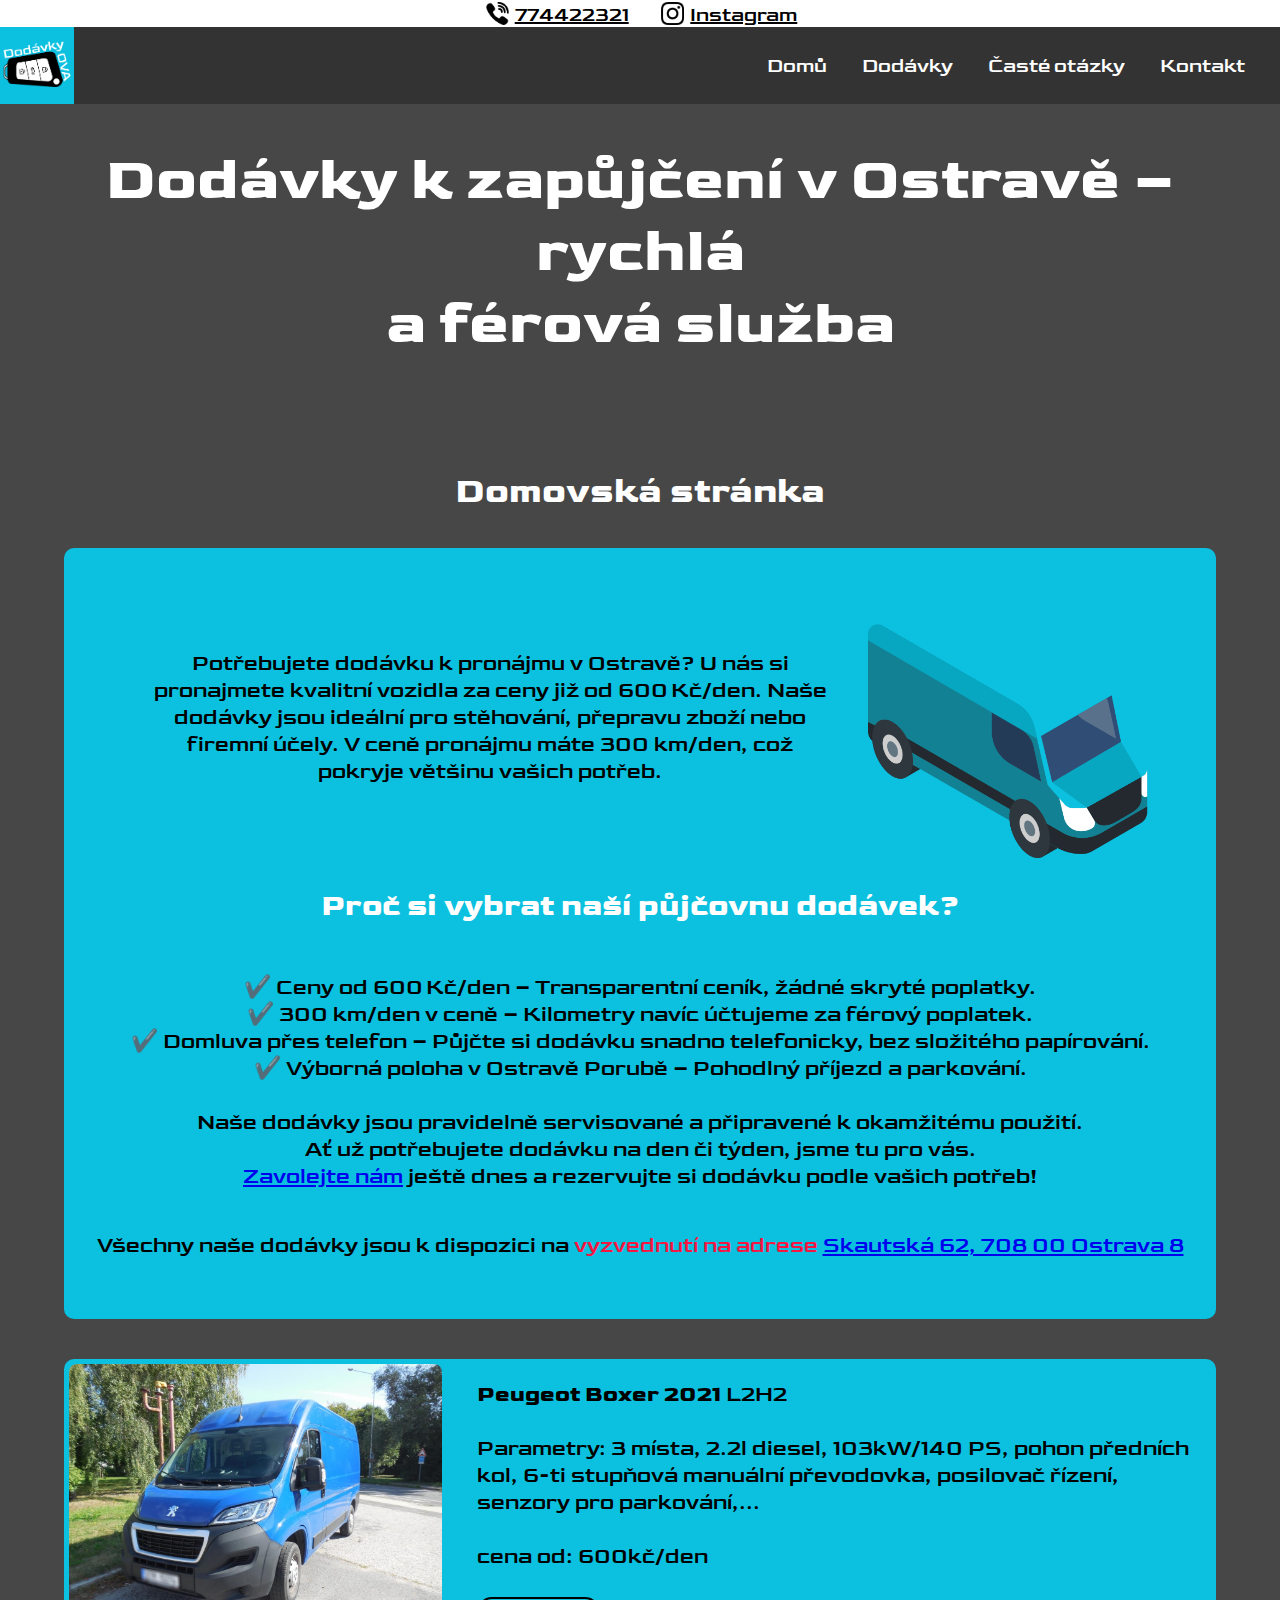
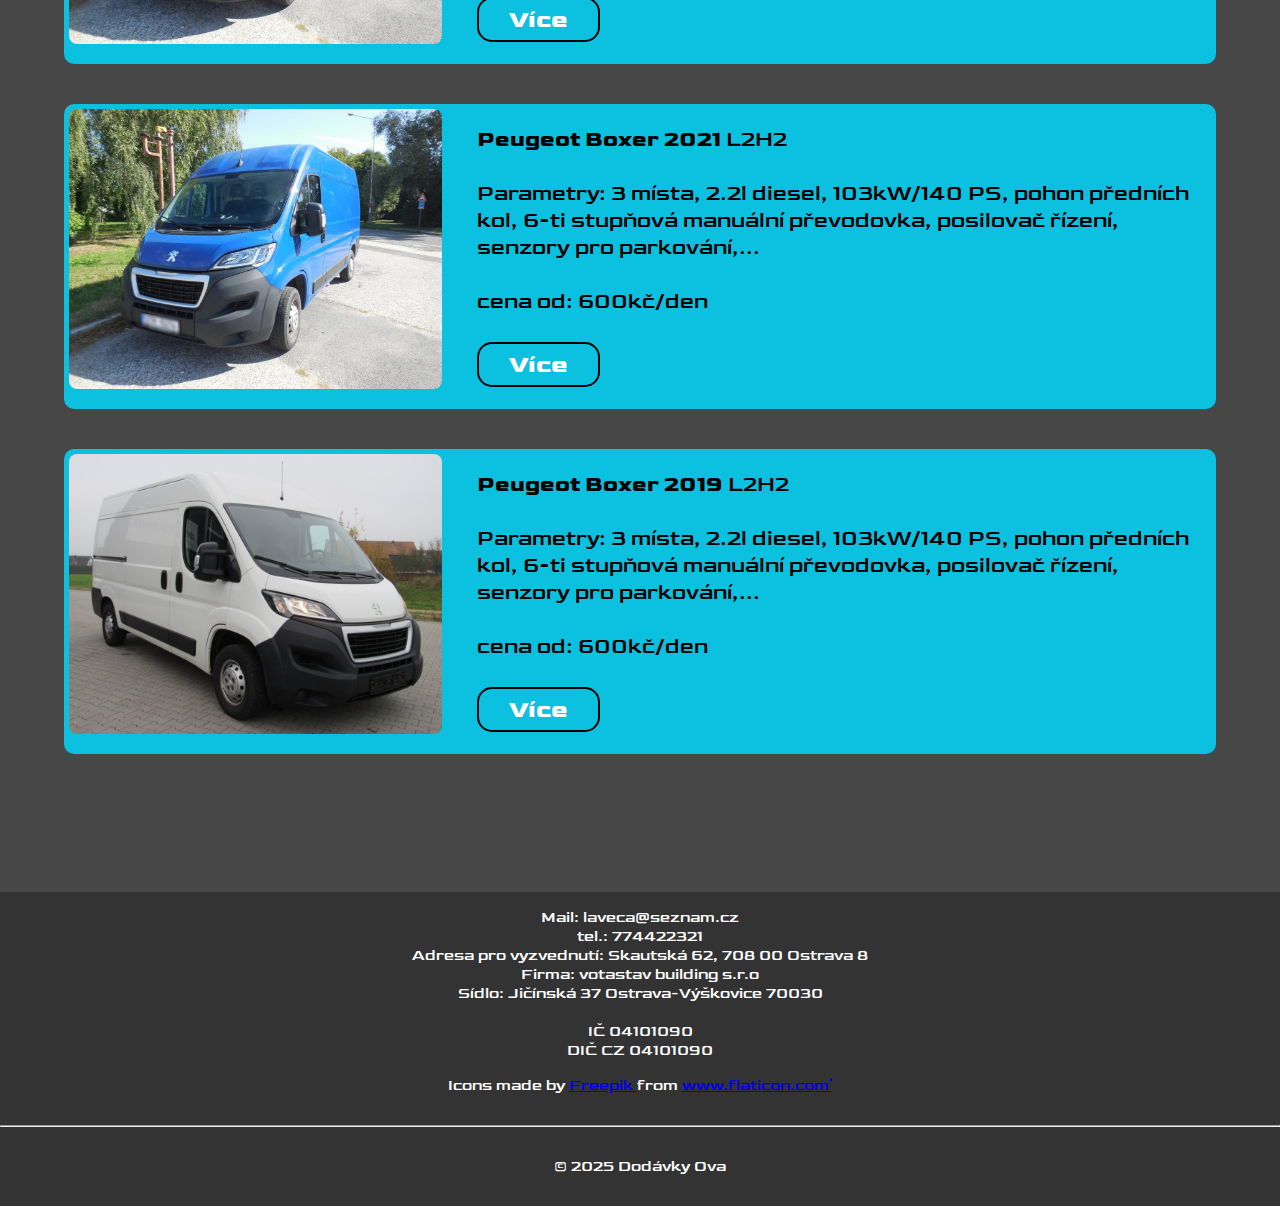
==== index.html @ acb860a7 "c" ====
<html lang="cz">
<head>
    <meta charset="UTF-8">
    <meta name="viewport" content="width=device-width, initial-scale=1.0">
    <link rel="stylesheet" href="styles.css">
    <title>Půjčovna dodávek Ostrava-Poruba | Pronájem od 600Kč/den</title> <!--zde je title stránky-->
    <meta name="description" content="Zapůjčení dodávek pro celou Ostravu – výhodné cen od 600kč/den, rychlá domluva po telefonu. Provozovna v Porubě, rezervace ihned bez zbytečného papírování.">
    <meta name="keywords" content="Ostrava, Poruba, Dodávky, půjčovna, levně, dodávka, ostrava-poruba">
    <meta property="og:title" content="Půjčovna dodávek Ostrava-Poruba | Pronájem dodávek | od 600Kč/den">
    <meta property="og:description" content="Půjčovna dodávek v Ostravě-Porubě | již od 600Kč/den">
    <meta property="og:image" content="images/logonove2">
    <meta property="og:url" content="https://dodavky-ova.cz">
    <link rel="preconnect" href="https://fonts.googleapis.com">
<link rel="preconnect" href="https://fonts.gstatic.com" crossorigin>
<link href="https://fonts.googleapis.com/css2?family=Goldman:wght@400;700&display=swap" rel="stylesheet">
<link rel="icon" type="image/png" href="images/favicon/favicon-96x96.png" sizes="96x96" />
<link rel="icon" type="image/svg+xml" href="images/favicon/favicon.svg" />
<link rel="shortcut icon" href="images/favicon/favicon.ico" />
<link rel="apple-touch-icon" sizes="180x180" href="images/favicon/apple-touch-icon.png" />
<link rel="manifest" href="/site.webmanifest" />
<script src="js/script.js"></script>

<!-- Google tag (gtag.js) -->
<script async src="https://www.googletagmanager.com/gtag/js?id=AW-16927753820">
</script>
<script>
  window.dataLayer = window.dataLayer || [];
  function gtag(){dataLayer.push(arguments);}
  gtag('js', new Date());

  gtag('config', 'AW-16927753820');
</script>

<!-- Google Tag Manager -->
<script>(function(w,d,s,l,i){w[l]=w[l]||[];w[l].push({'gtm.start':
  new Date().getTime(),event:'gtm.js'});var f=d.getElementsByTagName(s)[0],
  j=d.createElement(s),dl=l!='dataLayer'?'&l='+l:'';j.async=true;j.src=
  'https://www.googletagmanager.com/gtm.js?id='+i+dl;f.parentNode.insertBefore(j,f);
  })(window,document,'script','dataLayer','GTM-NV87DPQT');</script>
  <!-- End Google Tag Manager -->
</head>

<!---->

<body>
  <!-- Google Tag Manager (noscript) -->
<noscript><iframe src="https://www.googletagmanager.com/ns.html?id=GTM-NV87DPQT"
  height="0" width="0" style="display:none;visibility:hidden"></iframe></noscript>
  <!-- End Google Tag Manager (noscript) -->

  <nav class="phonebar">
    <div>
      <a href="tel:774422321"><img src="images/phone.png" alt=""></a>
      <a href="tel:774422321">774422321</a>
      <a href="https://www.instagram.com/dodavky_ova?igsh=MTd2emI0NW1hb2FsaQ==" style="margin-left: 2%;" target="_blank"><img src="images/instagram_black.png" alt=""></a>
      <a href="https://www.instagram.com/dodavky_ova?igsh=MTd2emI0NW1hb2FsaQ==" target="_blank">Instagram</a>
    </div>
  </nav>
    <nav class="navbar">
      <div class="logo-container">
        <a href="index.html"><img id="navbarlogo" src="images/logonove2.png"></a>
      </div>
        <ul class="nav-links">
          <li><a href="index.html">Domů</a></li>
          <li><a href="dodavky.html">Dodávky</a></li>
          <li><a href="otazky.html">Časté otázky</a></li>
          <li><a href="kontakt.html">Kontakt</a></li>
        </ul>
        <div class="hamburger" onclick="toggleNavbar()">
          <span></span>
          <span></span>
          <span></span>
        </div>
      </nav>
 



    <h1 style="text-align: center;">Dodávky k zapůjčení v Ostravě – rychlá<br>a férová služba</h1>
    <h2 style="text-align: center;  padding-bottom: 15px;">Domovská stránka</h2>



    <div class="mycontainer" style="background-color: #0cc0df;" ;>
      <div class="mycontainer">
        <p>
          Potřebujete dodávku k pronájmu v Ostravě? U nás si pronajmete kvalitní vozidla za ceny již od 600 Kč/den. Naše dodávky jsou ideální pro stěhování, přepravu zboží nebo firemní účely. V ceně pronájmu máte 300 km/den, což pokryje většinu vašich potřeb.
        </p>
        <img id="indexphoneimg" src="images/vanicon1.png" alt="">
      </div>
        <h3>Proč si vybrat naší půjčovnu dodávek?</h2>
        <p>✔️ Ceny od 600 Kč/den – Transparentní ceník, žádné skryté poplatky. <br>
          ✔️ 300 km/den v ceně – Kilometry navíc účtujeme za férový poplatek. <br>
          ✔️ Domluva přes telefon – Půjčte si dodávku snadno telefonicky, bez složitého papírování. <br>
          ✔️ Výborná poloha v Ostravě Porubě – Pohodlný příjezd a parkování. <br><br>
          
          Naše dodávky jsou pravidelně servisované a připravené k okamžitému použití.<br> Ať už potřebujete dodávku na den či týden, jsme tu pro vás.<br>
          
          <a href="kontakt.html">Zavolejte nám</a> ještě dnes a rezervujte si dodávku podle vašich potřeb!</p>
          <p  style="margin-bottom: 60px;">Všechny naše dodávky jsou k dispozici na <mark style="color: rgb(248, 21, 66); background-color:#0cc0df">vyzvednutí na adrese <a href="https://www.google.com/maps?ll=49.823202,18.177013&z=18&t=m&hl=cs&gl=CZ&mapclient=embed&q=49%C2%B049%2723.5%22N+18%C2%B010%2739.6%22E+49.823194,+18.177667@49.8231944,18.1776667">Skautská 62, 708 00 Ostrava 8</a></mark></p>
    </div>

    
  <div class="mycontainernabidka" style="background-color: #0cc0df";>
    <img src="images/pic1peugeotboxer2021blue.jpeg" alt="">
    <p style="text-align: left;  " ><strong>Peugeot Boxer 2021 </strong>L2H2<br><br>Parametry: 3 místa, 
      2.2l diesel, 103kW/140 PS, pohon předních kol, 6-ti stupňová manuální převodovka, posilovač řízení, 
      senzory pro parkování,... <br><br>
      cena od: 600kč/den
    <br><br><a href="peugeotboxer2021.html"><button id="button1">Více</button></a> </p>
  </div>

  <div class="mycontainernabidka" style="background-color: #0cc0df";>
    <img src="images/pic1peugeotboxer2021blue.jpeg" alt="">
    <p style="text-align: left;" ><strong>Peugeot Boxer 2021 </strong>L2H2<br><br>Parametry: 3 místa, 
      2.2l diesel, 103kW/140 PS, pohon předních kol, 6-ti stupňová manuální převodovka, posilovač řízení, 
      senzory pro parkování,... <br><br>
      cena od: 600kč/den
      <br><br><a href="peugeotboxer2021_2.html"><button id="button1">Více</button></a> </p>
  </div>

  <div class="mycontainernabidka" style="background-color: #0cc0df";>
    <img src="images/pic1peugeotboxer2019white.jpg" alt="">
    <p style="text-align: left; " ><strong>Peugeot Boxer 2019 </strong>L2H2<br><br>Parametry: 3 místa, 
      2.2l diesel, 103kW/140 PS, pohon předních kol, 6-ti stupňová manuální převodovka, posilovač řízení, 
      senzory pro parkování,... <br><br>
      cena od: 600kč/den
      <br><br><a href="peugeotboxer2019.html"><button id="button1">Více</button></a> </p>
  </div>

    
    <p style="padding-top: 400px;"></p>

    <footer>
      <p>
        Mail: laveca@seznam.cz <br>
        tel.: 774422321 <br>
        Adresa pro vyzvednutí: Skautská 62, 708 00 Ostrava 8<br>
        Firma: votastav building s.r.o <br>
        Sídlo: Jičínská 37 Ostrava-Výškovice 70030 <br><br>
        IČ 04101090 <br>
        DIČ  CZ 04101090
      </p>
      <div style="margin-bottom: 20px;"> Icons made by <a href="https://www.flaticon.com/authors/freepik" title="Freepik"> Freepik </a> from <a href="https://www.flaticon.com/" title="Flaticon">www.flaticon.com'</a></div>
      <hr>
      <p style="margin-top: 30px; margin-bottom: 30px;">&copy; 2025 Dodávky Ova</p>
</footer>

</body>
</html>
---- styles.css ----
body {
    background-color: #474747;

    background-size: cover;
    margin: 0;
    padding: 0;
    font-family: "Goldman", sans-serif;
    font-weight: 500;
    font-style: normal;
    display: flex;
    flex-direction: column;
    min-height: 100vh;
    position: relative;
}


h1{
    font-size: 60px;
    color: white;
}

h2{
    font-size: 35;
    color: white; 
    margin-bottom: 0px;
    margin-top: 70px;
}

hr{
    margin-top: 30px;
}

#image {
    transition: opacity 0.5s ease-in-out;
}



.text1{
    font-family: 'Courier New', Courier, monospace;
    color: red;
}

.mycontainer {
    justify-content: space-between;
    font-size: 22px;
    margin:20px;
    margin-left: 12%;
    margin-right: 12%;
    border-radius: 10px;
    align-items: center;
    display: grid;
   

}

.mycontainer p{
    padding:20px;
    padding-bottom: 0px;
    margin-top: 0px;
    text-align: center;
}

#button1{
    text-align: left;
    font-weight: bold;
}


.mycontainer img{
    border-radius: 8px;
    width: auto; /* Nastavení šířky na 100% pro flexibilitu */
    max-width: 450px; /* Nebo pevně nastav velikost */
    max-height: 280px;
    margin: 10px;
    grid-column: 1;
    grid-row: 1;
    grid-column: 2;
    object-fit: cover;
    grid-template-columns: 1fr 300px;
    cursor: pointer;
}
.mycontainer h3{
    text-align: center;
    margin-top: 0px;
    color: white;
    font-size: 30px;
}

.mycontainer div p{
    align-items: left;
}


.mycontainer div{
    border-radius: 10px;
    text-align: center;

}

.mycontainernabidka{
    display: grid;
    grid-template-columns: 1fr 3fr;
    justify-content: space-between;
    gap: 30px;
    font-size: 22px;
    margin:20px;
    margin-left: 12%;
    margin-right: 12%;
    border-radius: 10px;
    


}


.mycontainernabidka img{
    grid-column: 1;
    border-radius: 8px;
    width: auto; /* Nastavení šířky na 100% pro flexibilitu */
    max-width: 450px; /* Nebo pevně nastav velikost */
    max-height: 280px;
    margin: 5px;
   
}

.mycontainernabidka p{
    grid-column: 2;
    padding-right: 10px;
}

.mycontainernabidka button{
    font-family: "Goldman", sans-serif;
    color: #ffffff;
    background-color: transparent;
    padding-top: 5px;
    padding-bottom: 5px;
    font-size: 25px;
    padding-left: 30px;
    padding-right: 30px;
    transition: 0.5s;
    outline: none;
    border: solid;
    border-color: black;
    border-width: 2px;
    border-radius: 15px;
    grid-template-columns: 1fr 300px;
    cursor: pointer;
}

.mycontainernabidka button:hover{
    background-color: #2aaecf;
}


.mycontainer table{
    margin-left: auto;
    margin-right: auto;
    margin-bottom: 40px;
    font-size: 22px;
    text-align: center;
}
.mycontainer button{
    font-family: "Goldman", sans-serif;
    color: #ffffff;
    background-color: transparent;
    padding-top: 5px;
    padding-bottom: 5px;

    padding-left: 30px;
    padding-right: 30px;
    font-size: 25px;
    transition: 0.5s;
    outline: none;
    border: solid;
    border-color: black;
    border-width: 2px;
    border-radius: 15px;
    grid-template-columns: 1fr 300px;
    cursor: pointer;
}

.mycontainer button:hover{
    background-color: #2aaecf;
}


.mylink{
    color: rgb(57, 70, 255);
}

.mylink:hover{
    color:white;
}


table ,th ,td {
    border: 2px solid #0cc0df;
    border-collapse: collapse;
    padding: 7px;
    padding-left: 20px;
    padding-right: 20px;
    color: white;
    

}


th, td{
    background-color: #474747;
}



footer {
    position: absolute;
    bottom: 0;
    left: 0;
    right: 0;
    margin-top: auto;
    width: 100%;
    background-color: #333;
    color: white;
    padding: 0px;
    text-align: center;

  }

  iframe{
    width: 80%;
    height: 500px;
    }

    .phonebar{
        justify-content: space-between;
        background-color: #ffffff;
        color: #fff;
        font-size: 20px;
        text-align: center;
    }

    .phonebar img{
        height: 23px;
        width: auto;   
        padding-left: 3px;
        padding-right: 2px;
        margin-bottom: -4px;
        margin-top: 2px;
    }

    .phonebar a:link{
        color:#000000;
    }

    #phonebarsplit{
        font-size: 25px; 
        color: black;
        margin-left: 1%;
        margin-right: 1%
    }

  /* Navbar Styles */
  .navbar {
    display: flex;
    justify-content: space-between;
    align-items: center;
    background-color: #333;
    color: #fff;
    font-size: 20px;

  }
  
  #navbarlogo{
    height: 50px;
    width: auto;
    margin: 0px;
    padding-bottom: 17px;
    padding-right: 0px;
    padding-left: 2px;
    padding-top: 10px;
    background-color: #0cc0df;
    margin-right: 15px;
  }


  .navbar img{
    height: 50px;
    width: auto;
    display: flex;
  }

  .logo-container {
    display: flex;
    align-items: center;
}


  

  .nav-links {
    list-style: none;
    display: flex;
    justify-content: space-between;
    align-items: center;
  }
  
  .nav-links li {
    margin-right: 20px;
    padding-right: 15px;
  }
  
  .nav-links a {
    color: #fff;
    text-decoration: none;
  }

  .nav-links a:hover{
    color: #0cc0df;
  }
  
  .hamburger {
    display: none;
    cursor: pointer;
  }
  
  .hamburger span {
    display: block;
    width: 25px;
    height: 3px;
    background-color: #fff;
    margin-bottom: 5px;
  }

  .carousel {
    position: relative;
    width: 95%;
    max-width: 800px;
    margin: auto;
    overflow: hidden;
    border-radius: 10px;
    transition: width 0.3s ease-in-out, height 0.3s ease-in-out, transform 0.3s ease-in-out;
}

.carousel.fullscreen {
    width: 100%;
    max-width: 100%;
    height: 100vh; /* Maximální výška na viewport */
    position: fixed;
    top: 50%;
    left: 50%;
    transform: translate(-50%, -50%);
    z-index: 1000;
    background: rgba(0, 0, 0, 0.8);
    padding: 20px;
    border-radius: 10px;
    display: flex;
    align-items: center;
    justify-content: center;
}

.carousel-container {
    display: flex;
    width: 100%;
    overflow: hidden;
    position: relative;
    max-height: 100%;
}

.carousel-slide {
    display: flex;
    transition: transform 0.5s ease-in-out;
    width: 300%; /* Přizpůsobení pro tři obrázky */
}

.carousel-slide img {
    width: 100%;
    height: auto;
    max-height: 90vh; /* Obrázek nebude vyšší než viewport */
    flex: 1 0 100%;
    border-radius: 8px;
    object-fit: contain; /* Zachování poměru stran */
}

.carousel-btn {
    position: absolute;
    top: 50%;
    transform: translateY(-50%);
    background: rgba(0, 0, 0, 0.5);
    color: white;
    border: none;
    padding: 10px;
    cursor: pointer;
    font-size: 25px;
    z-index: 10;
    opacity: 1;
    transition: opacity 0.3s ease-in-out;
}

.prev {
    left: 10px;
    border-radius: 5px;
}

.next {
    right: 10px;
    border-radius: 5px;
}

.fullscreen-btn {
    position: absolute;
    bottom: 10px; /* Umístění pod obrázek */
    left: 50%;
    transform: translateX(-50%);
    background: rgba(0, 0, 0, 0.5);
    color: white;
    border: none;
    border-radius: 5px;
    padding: 10px 15px;
    cursor: pointer;
    font-size: 20px;
    z-index: 9999; /* Ujistí se, že je tlačítko vždy vidět */
    display: block;
}

.carousel.fullscreen .fullscreen-btn {
    bottom: 10%; /* Ještě výše ve fullscreen režimu */
}




  @media screen and (max-width: 1700px){
    .mycontainer{
        margin-left: 5%;
        margin-right: 5%;
    }

    .mycontainernabidka{
        margin-left: 5%;
        margin-right: 5%;
    }
  }


  @media screen and (max-width: 1000px){
    .mycontainer {

        flex-direction: column;
        justify-content: center;

        font-size: 20px;
        margin-left: 0px;
        margin-right: 0px;
        padding: 0px;
    }

   
    .mycontainer img{
        border-radius: 8px;
        width: auto; /* Nastavení šířky na 100% pro flexibilitu */
        max-width: 300px; /* Nebo pevně nastav velikost */
        max-height: 280px;
        margin: 5px;
        grid-column: 1;
        grid-row: 1;
        margin: auto;
        margin-top: 10px;
   
    }

    .mycontainer table{
        margin-left: auto;
        margin-right: auto;
        margin-bottom: 40px;
        font-size: 22px;
        text-align: center;
    }

    .mycontainernabidka{
        display: grid;
        grid-template-columns: 1fr;
        grid-template-rows: 1fr;
        gap: 0px;
        font-size: 20px;
        margin: 0px;
        margin-bottom: 20px;
        padding: 0px;
        align-items: center;

    }
    
    .mycontainernabidka img{
        border-radius: 8px;
        width: auto; /* Nastavení šířky na 100% pro flexibilitu */
        max-width: 450px; /* Nebo pevně nastav velikost */
        max-height: 280px;
        margin: 5px;
        grid-column: 1;
        grid-row: 1;
        margin: auto;
        margin-top: 10px;

    }
    
    .mycontainernabidka p{
        grid-column: 1;
        grid-row: 2;
        padding-left: 10px;
        padding-right: 0px;
    }

    iframe{
        width: 80%;
        height: 300px;
    }
   
  }

  @media screen and (max-width: 700px){
    .nav-links {
        display: none;
        flex-direction: column;
        align-items: center;
        position: absolute;
        top: 4rem;
        left: 0;
        width: 100%;
        background-color: #333;
       
      }
    
      .nav-links li {
        margin-right: 0;
      }
    
      .nav-links a {
        padding: 10px;
        display: block;
      }
    
      .hamburger {
        display: block;
        padding-right: 20px;
        margin-bottom: -5px;
      }
    
      .show-nav-links {
        display: flex;
        margin-top: 26px;
        margin-left: -35px;
        padding-bottom: 10px;
      }
      .navbar img{
        height: 40px;
        width: auto;
      }

      #navbarlogo{
        height: 40px;
        width: auto;
        margin: 0px;
        padding-bottom: 17px;
        padding-left: 6px;
        padding-right: 2px;
        padding-top: 10px;
        margin-right: 15px;
    }
    .mycontainer table th, td{
        padding: 4px;
    }

  }

  

  @media screen and (max-width: 600px) {
    
    #indexphoneimg{
        width: 0px;
        height: auto;
        padding: 0px;
        margin-top: -15px;
    }

    iframe{
        width: 90%;
        height: 300px;
    }

    .sidebar {
      display: none;
    }

    h1{
        font-size: 35px;
    }

    h2{
        font-size: 25px;
    }

    .mycontainer table{
        font-size: 16px;
        
    }

    .mycntainer th, td{
        margin: 1px;
    }
   
    #button1{
        text-align: center;
        padding-left: 0px;
        padding-right: 0px;


    }
  
    .mycontainer {
        display: flex;
        flex-direction: column;
        justify-content: center;
        gap: 20px;
        font-size: 18px;
        margin-left: 0px;
        margin-right: 0px;
        margin-bottom: 20px;
        padding-left: 2,5%;
        padding-right: 2,5%;
        grid-template-columns: 1fr;
   
    }

    .mycontainer img{
        border-radius: 8px;
        width: 80%; /* Nastavení šířky na 100% pro flexibilitu */
        max-width: 450px; /* Nebo pevně nastav velikost */
        max-height: 280px;
        margin: 5px;
        grid-column: 1;
        grid-row: 1;
        margin-top: 10px;
        grid-column: 1;

    }


    .mycontainernabidka{
        font-size: 18px;
        text-align: center;
    }

    .mycontainer button{
        width: 95.5%;
        text-align: center;
        align-self: center;
        margin-left: 2.25%;
        margin-right: 2.25%;
        
    }


    .mycontainernabidka button{
        width: 100%;
        text-align: center;
        align-self: center;
    }

    .mycontainernabidka p{
        margin: 15px;
        padding-left: 0px;
    }

    .mycontainernabidka img{
        width: 80%;
        height: auto;
    }
  }


  @media screen and(max-width: 420px){
    iframe{
        width: 98%;
        height: 250px;
    }
    .mycontainernabidka img{
        height: auto;
        width: 70%;
        grid-column: 1;
        grid-row: 1;
    }

    .mycontainer table, th, td{
        padding: 0px;
        font-size: 12px;
        border-collapse: collapse;
    }
  }
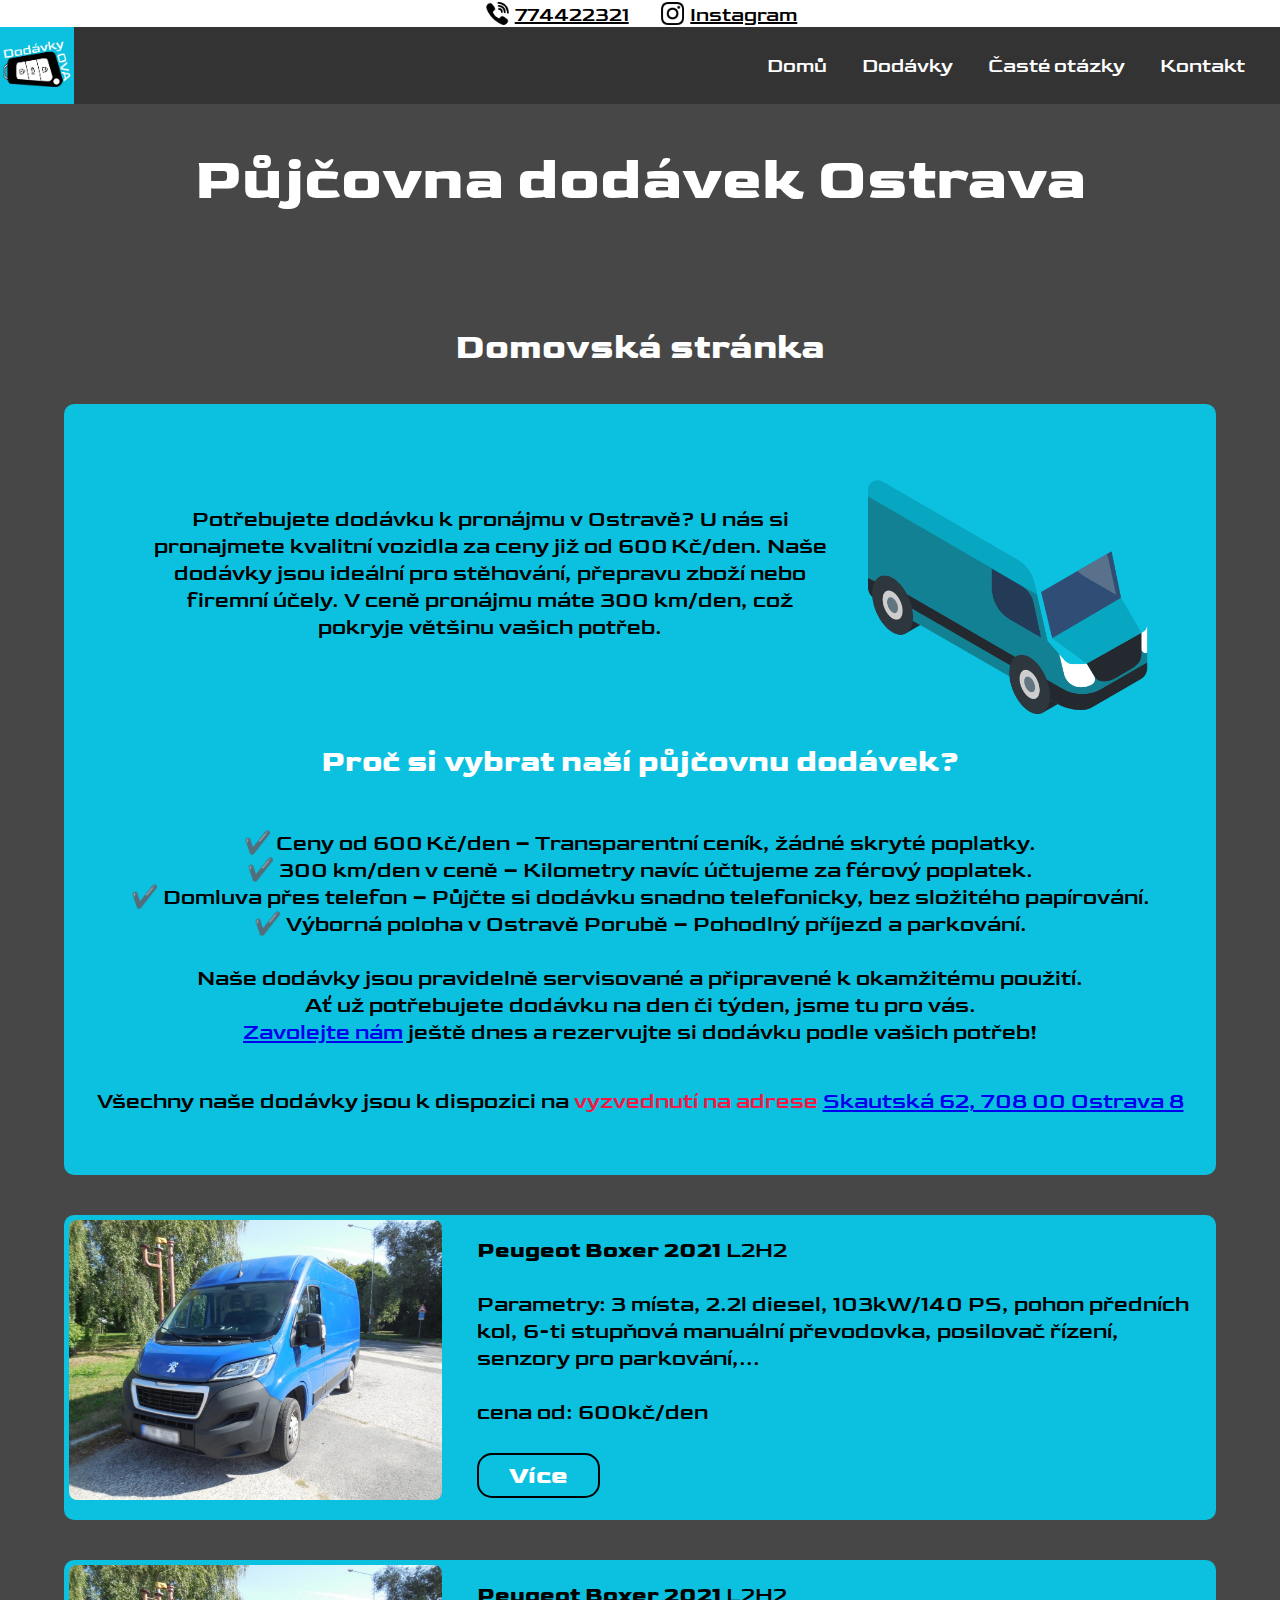
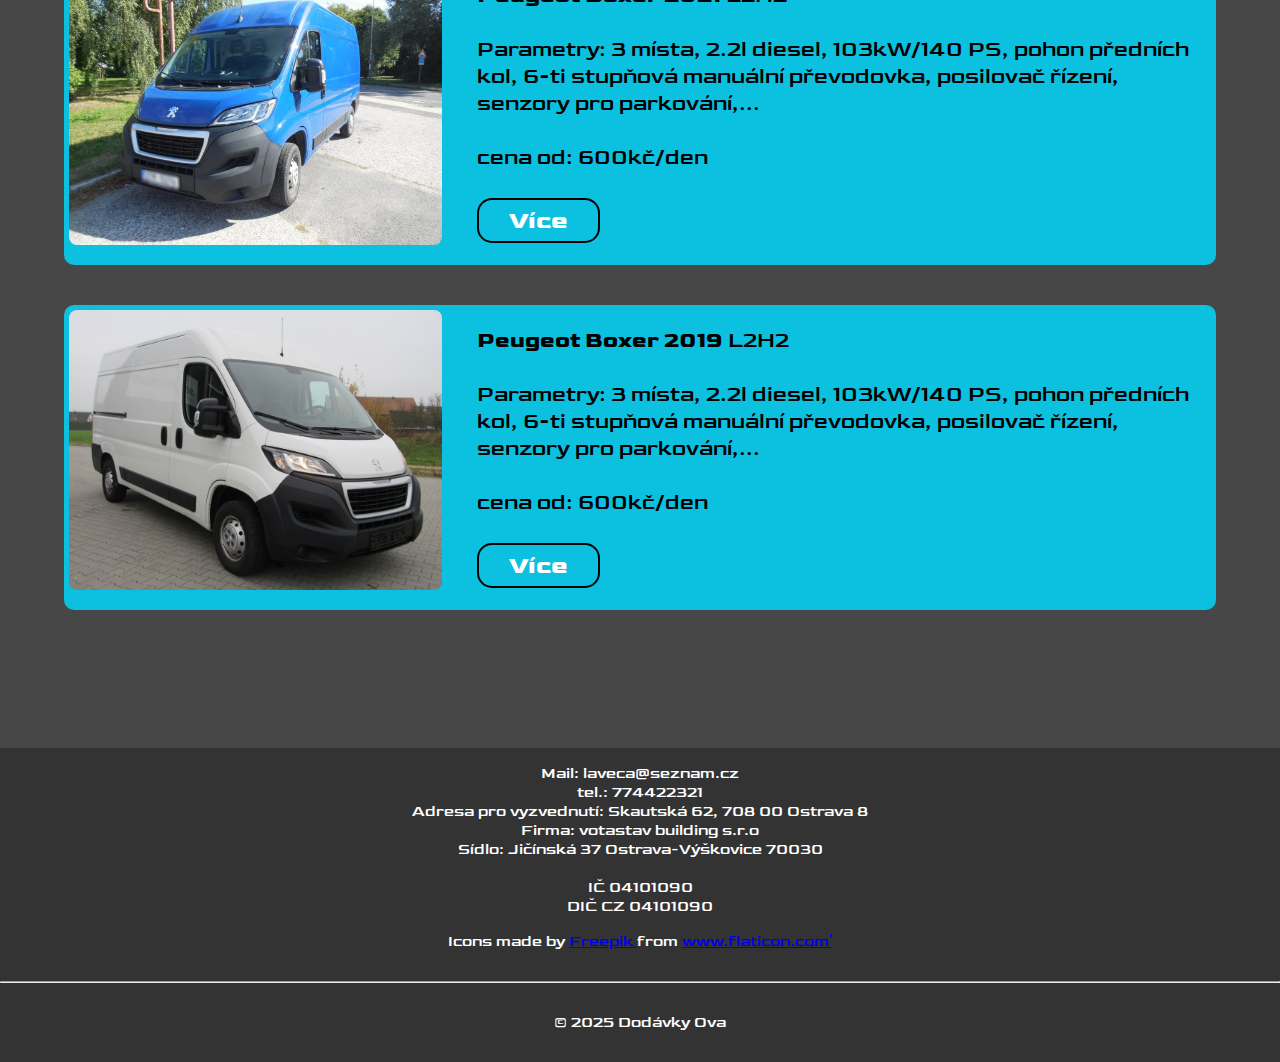
==== commit 35f261d3: "changes" ====
--- a/index.html
+++ b/index.html
@@ -3,11 +3,11 @@
     <meta charset="UTF-8">
     <meta name="viewport" content="width=device-width, initial-scale=1.0">
     <link rel="stylesheet" href="styles.css">
-    <title>Půjčovna dodávek Ostrava-Poruba | Pronájem od 600Kč/den</title> <!--zde je title stránky-->
+    <title>Půjčovna dodávek Ostrava | Pronájem od 600Kč/den</title> <!--zde je title stránky-->
     <meta name="description" content="Zapůjčení dodávek pro celou Ostravu – výhodné cen od 600kč/den, rychlá domluva po telefonu. Provozovna v Porubě, rezervace ihned bez zbytečného papírování.">
-    <meta name="keywords" content="Ostrava, Poruba, Dodávky, půjčovna, levně, dodávka, ostrava-poruba">
-    <meta property="og:title" content="Půjčovna dodávek Ostrava-Poruba | Pronájem dodávek | od 600Kč/den">
-    <meta property="og:description" content="Půjčovna dodávek v Ostravě-Porubě | již od 600Kč/den">
+    <meta name="keywords" content="Ostrava, Poruba, Dodávky, půjčovna, levně, dodávka, ostrava, poruba, autopůjčovna, van, pujcovna, autopujcovna, nejlevnejsi, pronajem, dodavky ">
+    <meta property="og:title" content="Půjčovna dodávek Ostrava Poruba | Pronájem dodávek | od 600Kč/den">
+    <meta property="og:description" content="Půjčovna dodávek v Ostravě Porubě | již od 600Kč/den">
     <meta property="og:image" content="images/logonove2">
     <meta property="og:url" content="https://dodavky-ova.cz">
     <link rel="preconnect" href="https://fonts.googleapis.com">
@@ -76,7 +76,7 @@
 
 
 
-    <h1 style="text-align: center;">Dodávky k zapůjčení v Ostravě – rychlá<br>a férová služba</h1>
+    <h1 style="text-align: center;">Půjčovna dodávek Ostrava </h1>
     <h2 style="text-align: center;  padding-bottom: 15px;">Domovská stránka</h2>
 
 
--- a/styles.css
+++ b/styles.css
@@ -444,6 +444,42 @@
   }
 
 
+  .accordion {
+    width: 100%;
+    max-width: 600px;
+    margin: 0 auto;
+  }
+
+  .accordion-item {
+    border-bottom: 1px solid #ccc;
+  }
+
+  .accordion-header {
+    background-color: #f1f1f1;
+    cursor: pointer;
+    padding: 15px;
+    font-weight: bold;
+    transition: background-color 0.3s;
+  }
+
+  .accordion-header:hover {
+    background-color: #e2e2e2;
+  }
+
+  .accordion-content {
+    max-height: 0;
+    overflow: hidden;
+    padding: 0 15px;
+    transition: max-height 0.3s ease, padding 0.3s ease;
+  }
+
+  .accordion-content.open {
+    padding: 15px;
+  }
+
+
+
+
   @media screen and (max-width: 1000px){
     .mycontainer {
 
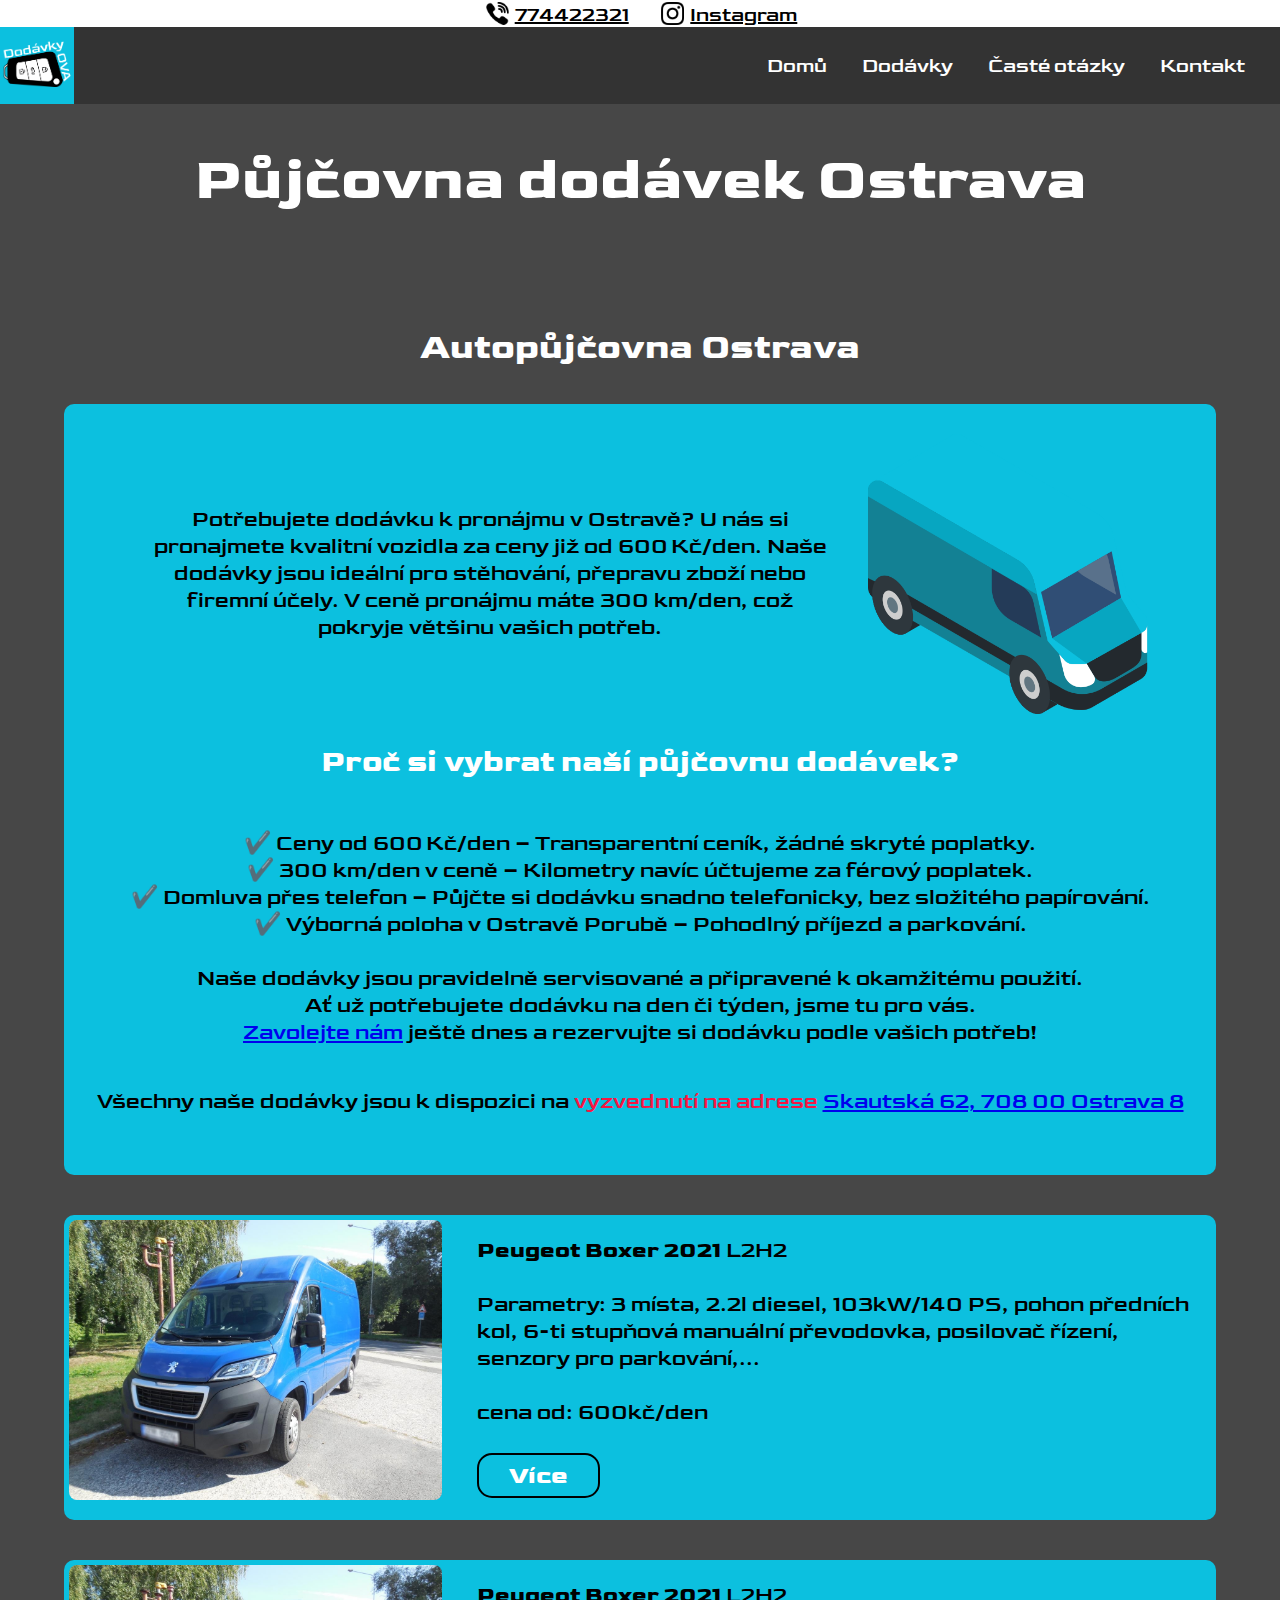
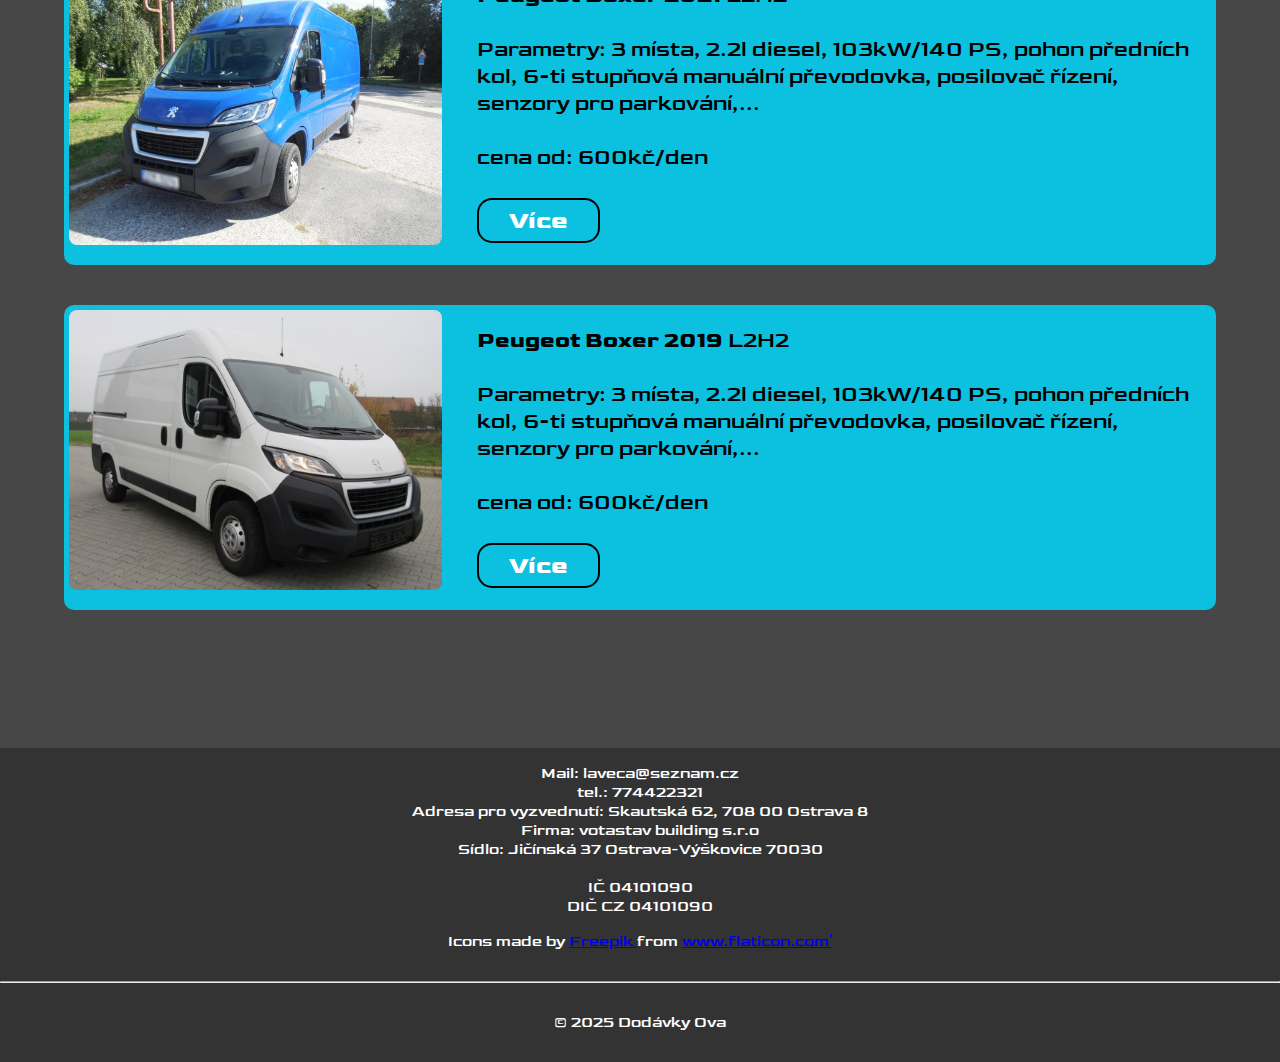
==== commit f6edc7de: "changes" ====
--- a/index.html
+++ b/index.html
@@ -77,7 +77,7 @@
 
 
     <h1 style="text-align: center;">Půjčovna dodávek Ostrava </h1>
-    <h2 style="text-align: center;  padding-bottom: 15px;">Domovská stránka</h2>
+    <h2 style="text-align: center;  padding-bottom: 15px;">Autopůjčovna Ostrava</h2>
 
 
 
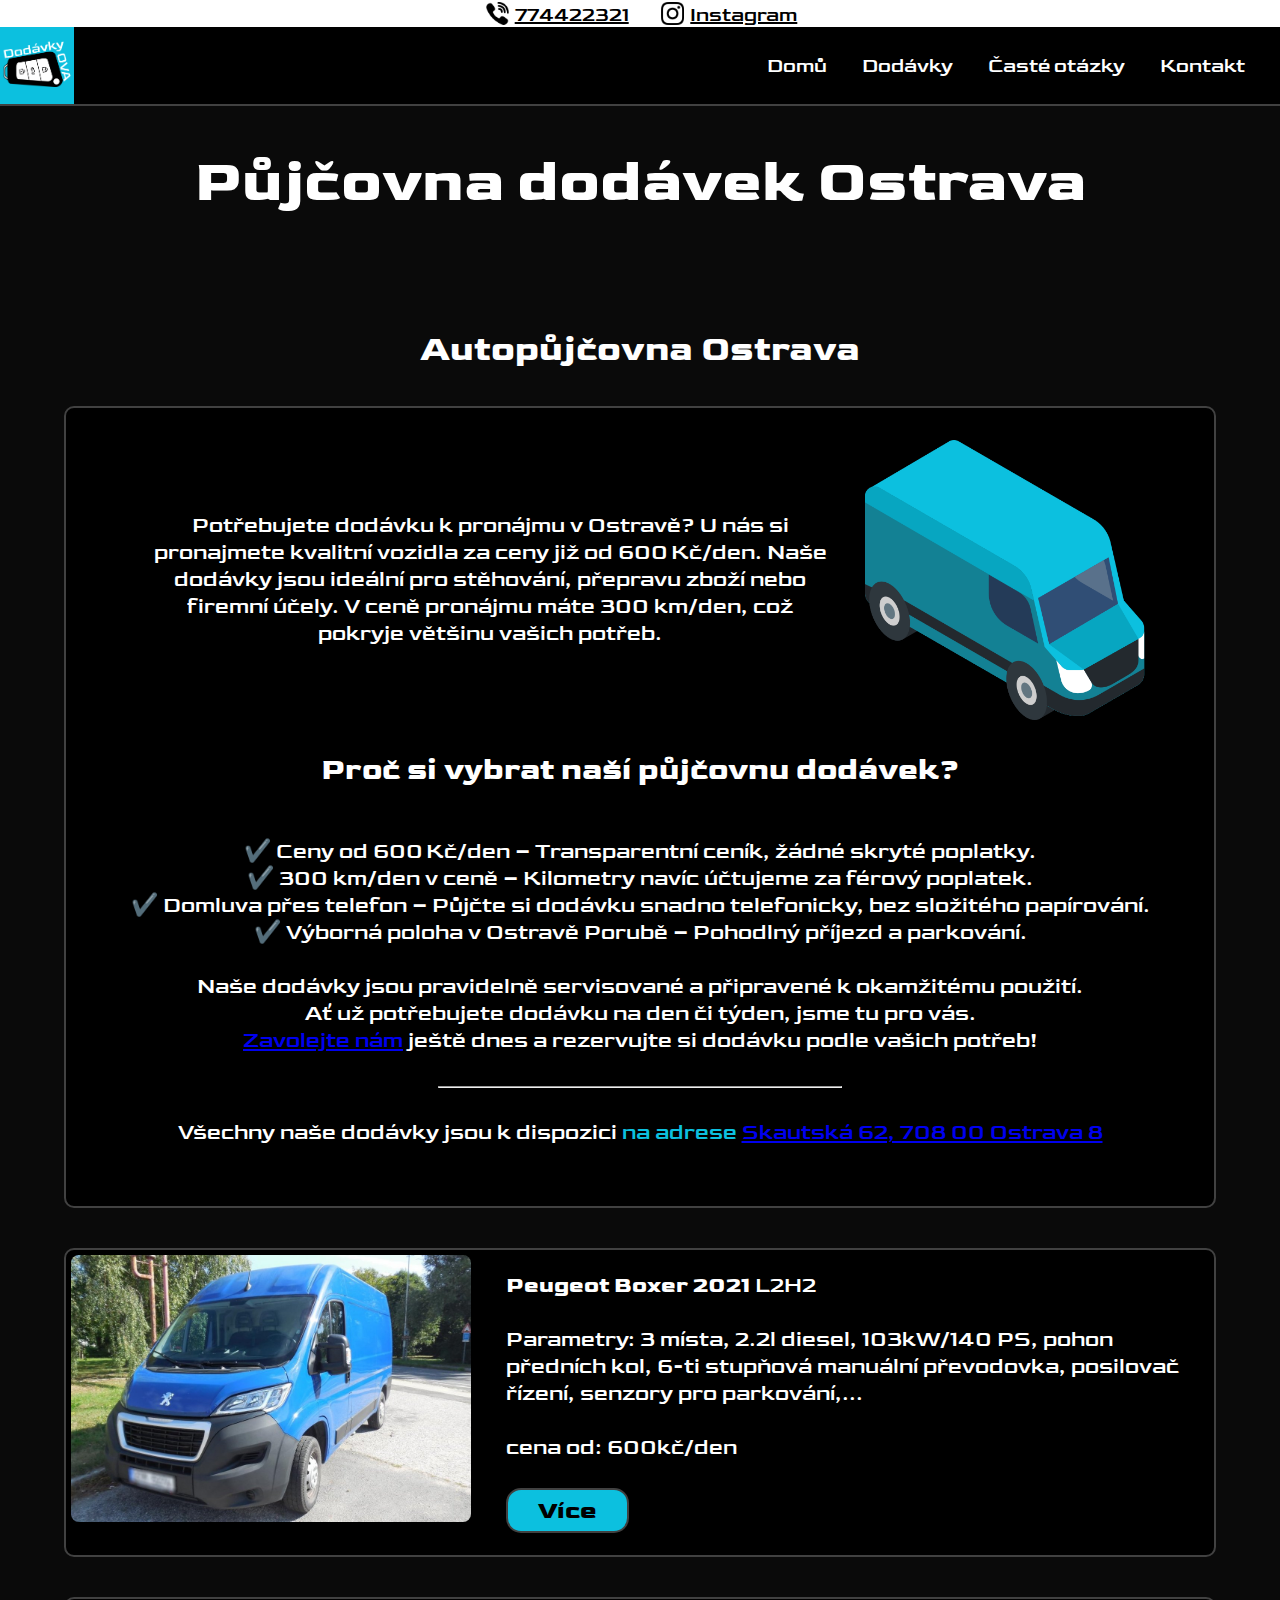
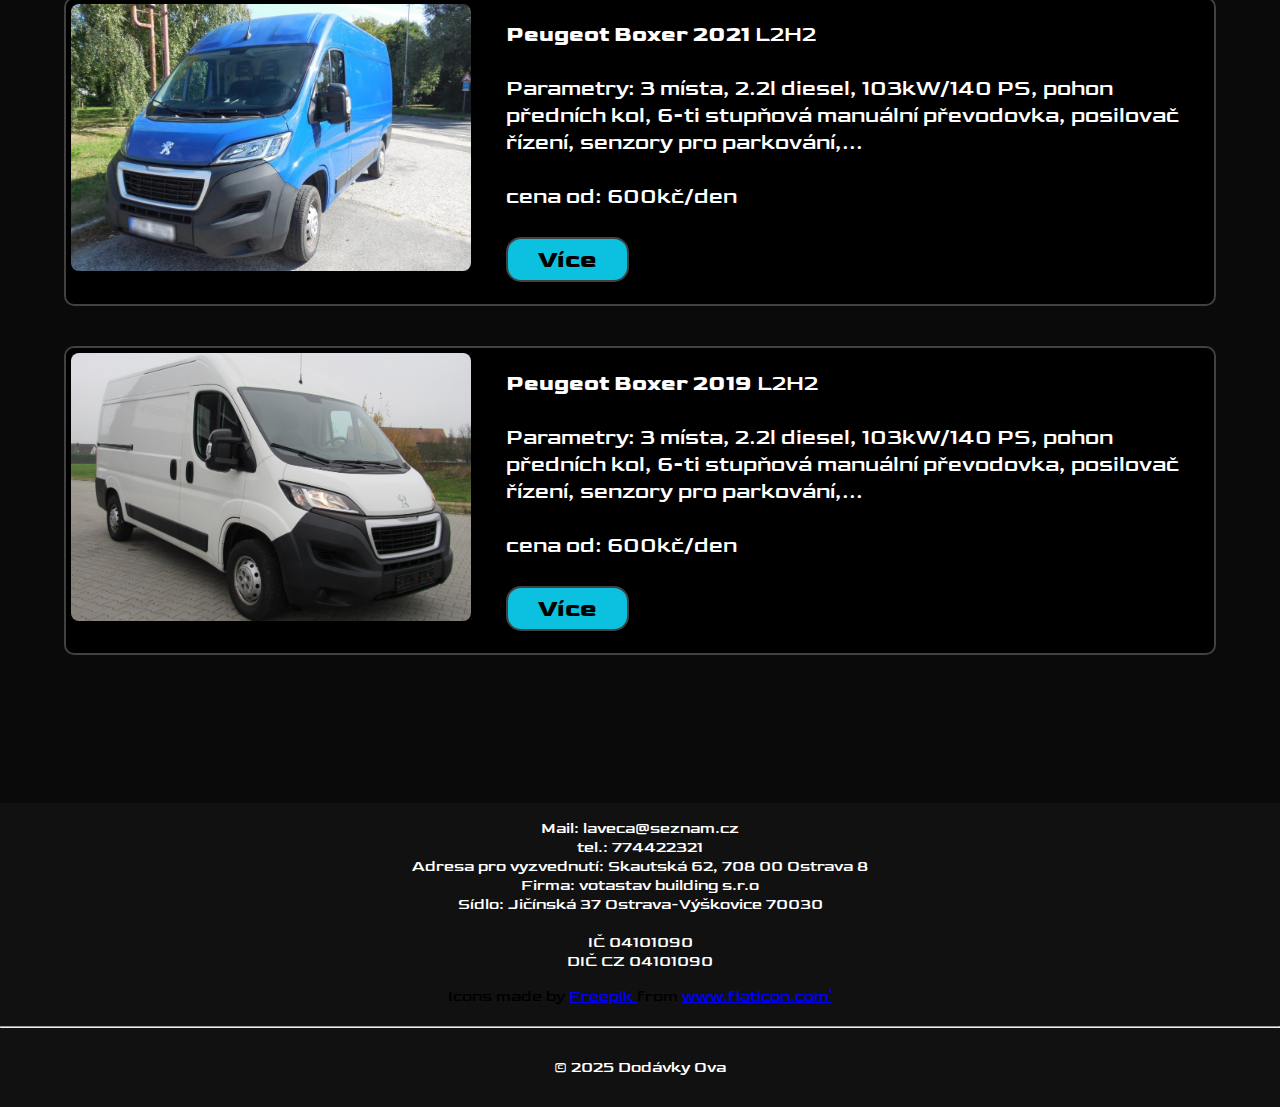
==== commit b599c04b: "changes. Big ones" ====
--- a/index.html
+++ b/index.html
@@ -81,8 +81,8 @@
 
 
 
-    <div class="mycontainer" style="background-color: #0cc0df;" ;>
-      <div class="mycontainer">
+    <div class="mycontainer" style="background-color: #000000;" >
+      <div class="mycontainer" style="border-color: #000000;">
         <p>
           Potřebujete dodávku k pronájmu v Ostravě? U nás si pronajmete kvalitní vozidla za ceny již od 600 Kč/den. Naše dodávky jsou ideální pro stěhování, přepravu zboží nebo firemní účely. V ceně pronájmu máte 300 km/den, což pokryje většinu vašich potřeb.
         </p>
@@ -97,11 +97,12 @@
           Naše dodávky jsou pravidelně servisované a připravené k okamžitému použití.<br> Ať už potřebujete dodávku na den či týden, jsme tu pro vás.<br>
           
           <a href="kontakt.html">Zavolejte nám</a> ještě dnes a rezervujte si dodávku podle vašich potřeb!</p>
-          <p  style="margin-bottom: 60px;">Všechny naše dodávky jsou k dispozici na <mark style="color: rgb(248, 21, 66); background-color:#0cc0df">vyzvednutí na adrese <a href="https://www.google.com/maps?ll=49.823202,18.177013&z=18&t=m&hl=cs&gl=CZ&mapclient=embed&q=49%C2%B049%2723.5%22N+18%C2%B010%2739.6%22E+49.823194,+18.177667@49.8231944,18.1776667">Skautská 62, 708 00 Ostrava 8</a></mark></p>
+          <hr style="width: 35%; margin-top: 10px;">
+          <p  style="margin-bottom: 60px;">Všechny naše dodávky jsou k dispozici <mark style="color: #0cc0df; background-color: black;">na adrese <a href="https://www.google.com/maps?ll=49.823202,18.177013&z=18&t=m&hl=cs&gl=CZ&mapclient=embed&q=49%C2%B049%2723.5%22N+18%C2%B010%2739.6%22E+49.823194,+18.177667@49.8231944,18.1776667">Skautská 62, 708 00 Ostrava 8</a></mark></p>
     </div>
 
     
-  <div class="mycontainernabidka" style="background-color: #0cc0df";>
+  <div class="mycontainernabidka" style="background-color: #000000";>
     <img src="images/pic1peugeotboxer2021blue.jpeg" alt="">
     <p style="text-align: left;  " ><strong>Peugeot Boxer 2021 </strong>L2H2<br><br>Parametry: 3 místa, 
       2.2l diesel, 103kW/140 PS, pohon předních kol, 6-ti stupňová manuální převodovka, posilovač řízení, 
@@ -110,7 +111,7 @@
     <br><br><a href="peugeotboxer2021.html"><button id="button1">Více</button></a> </p>
   </div>
 
-  <div class="mycontainernabidka" style="background-color: #0cc0df";>
+  <div class="mycontainernabidka" style="background-color: #000000";>
     <img src="images/pic1peugeotboxer2021blue.jpeg" alt="">
     <p style="text-align: left;" ><strong>Peugeot Boxer 2021 </strong>L2H2<br><br>Parametry: 3 místa, 
       2.2l diesel, 103kW/140 PS, pohon předních kol, 6-ti stupňová manuální převodovka, posilovač řízení, 
@@ -119,7 +120,7 @@
       <br><br><a href="peugeotboxer2021_2.html"><button id="button1">Více</button></a> </p>
   </div>
 
-  <div class="mycontainernabidka" style="background-color: #0cc0df";>
+  <div class="mycontainernabidka" style="background-color: #000000";>
     <img src="images/pic1peugeotboxer2019white.jpg" alt="">
     <p style="text-align: left; " ><strong>Peugeot Boxer 2019 </strong>L2H2<br><br>Parametry: 3 místa, 
       2.2l diesel, 103kW/140 PS, pohon předních kol, 6-ti stupňová manuální převodovka, posilovač řízení, 
--- a/styles.css
+++ b/styles.css
@@ -1,7 +1,7 @@
 
 
 body {
-    background-color: #474747;
+    background-color: #0a0a0a;
 
     background-size: cover;
     margin: 0;
@@ -28,9 +28,7 @@
     margin-top: 70px;
 }
 
-hr{
-    margin-top: 30px;
-}
+
 
 #image {
     transition: opacity 0.5s ease-in-out;
@@ -52,6 +50,10 @@
     border-radius: 10px;
     align-items: center;
     display: grid;
+    border-style: solid;
+    border-width: 2px;
+    border-color: #414141;
+    color: white;
    
 
 }
@@ -66,6 +68,16 @@
 #button1{
     text-align: left;
     font-weight: bold;
+    background-color: #0cc0df;
+    color: black;
+    border-style: solid;
+    border-width: 2px;
+    border-color: #414141;
+
+}
+
+#button1:hover{
+    background-color: #11a0c4;
 }
 
 
@@ -110,7 +122,10 @@
     margin-left: 12%;
     margin-right: 12%;
     border-radius: 10px;
-    
+    border-style: solid;
+    border-width: 2px;
+    border-color: #414141;
+    color: white;
 
 
 }
@@ -120,8 +135,8 @@
     grid-column: 1;
     border-radius: 8px;
     width: auto; /* Nastavení šířky na 100% pro flexibilitu */
-    max-width: 450px; /* Nebo pevně nastav velikost */
-    max-height: 280px;
+    max-width: 400px; /* Nebo pevně nastav velikost */
+    max-height: auto;
     margin: 5px;
    
 }
@@ -161,6 +176,8 @@
     margin-bottom: 40px;
     font-size: 22px;
     text-align: center;
+    
+    
 }
 .mycontainer button{
     font-family: "Goldman", sans-serif;
@@ -197,19 +214,21 @@
 
 
 table ,th ,td {
-    border: 2px solid #0cc0df;
+    border: 1px solid white;
     border-collapse: collapse;
     padding: 7px;
     padding-left: 20px;
     padding-right: 20px;
     color: white;
     
+    
+    
 
 }
 
 
 th, td{
-    background-color: #474747;
+    background-color: #0a0a0a;
 }
 
 
@@ -221,12 +240,18 @@
     right: 0;
     margin-top: auto;
     width: 100%;
-    background-color: #333;
-    color: white;
+    background-color: #111111;
     padding: 0px;
     text-align: center;
-
-  }
+    
+  }
+
+ footer p{
+    color: white;
+ }
+
+
+
 
   iframe{
     width: 80%;
@@ -266,9 +291,15 @@
     display: flex;
     justify-content: space-between;
     align-items: center;
-    background-color: #333;
+    background-color: #000000;
     color: #fff;
     font-size: 20px;
+    border-style: solid;
+    border-width: 0px 0px 2px 0px;
+    border-color: #414141;
+    color: white;
+
+
 
   }
   
@@ -584,9 +615,9 @@
     
       .show-nav-links {
         display: flex;
-        margin-top: 26px;
+        margin-top: 32px;
         margin-left: -35px;
-        padding-bottom: 10px;
+
       }
       .navbar img{
         height: 40px;
@@ -650,7 +681,7 @@
         text-align: center;
         padding-left: 0px;
         padding-right: 0px;
-
+        
 
     }
   
@@ -710,7 +741,7 @@
     }
 
     .mycontainernabidka img{
-        width: 80%;
+        width: 95%;
         height: auto;
     }
   }
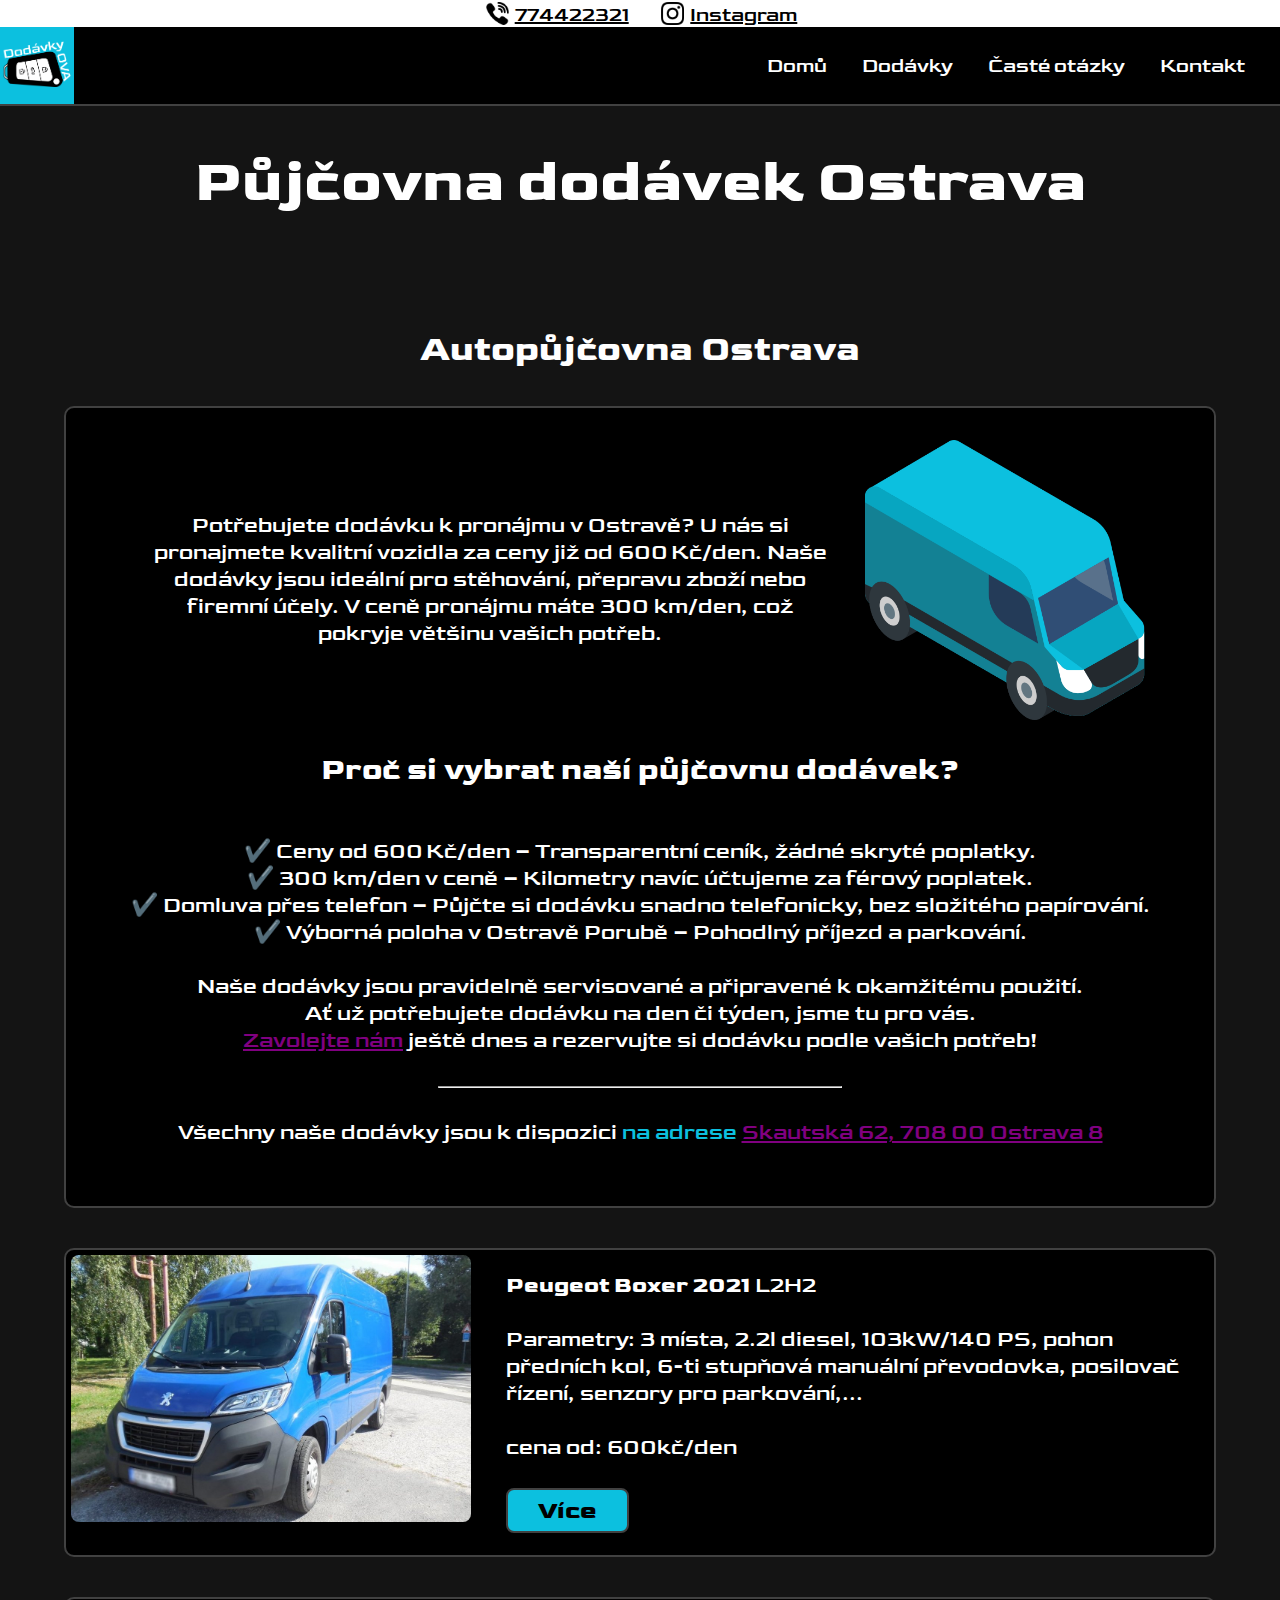
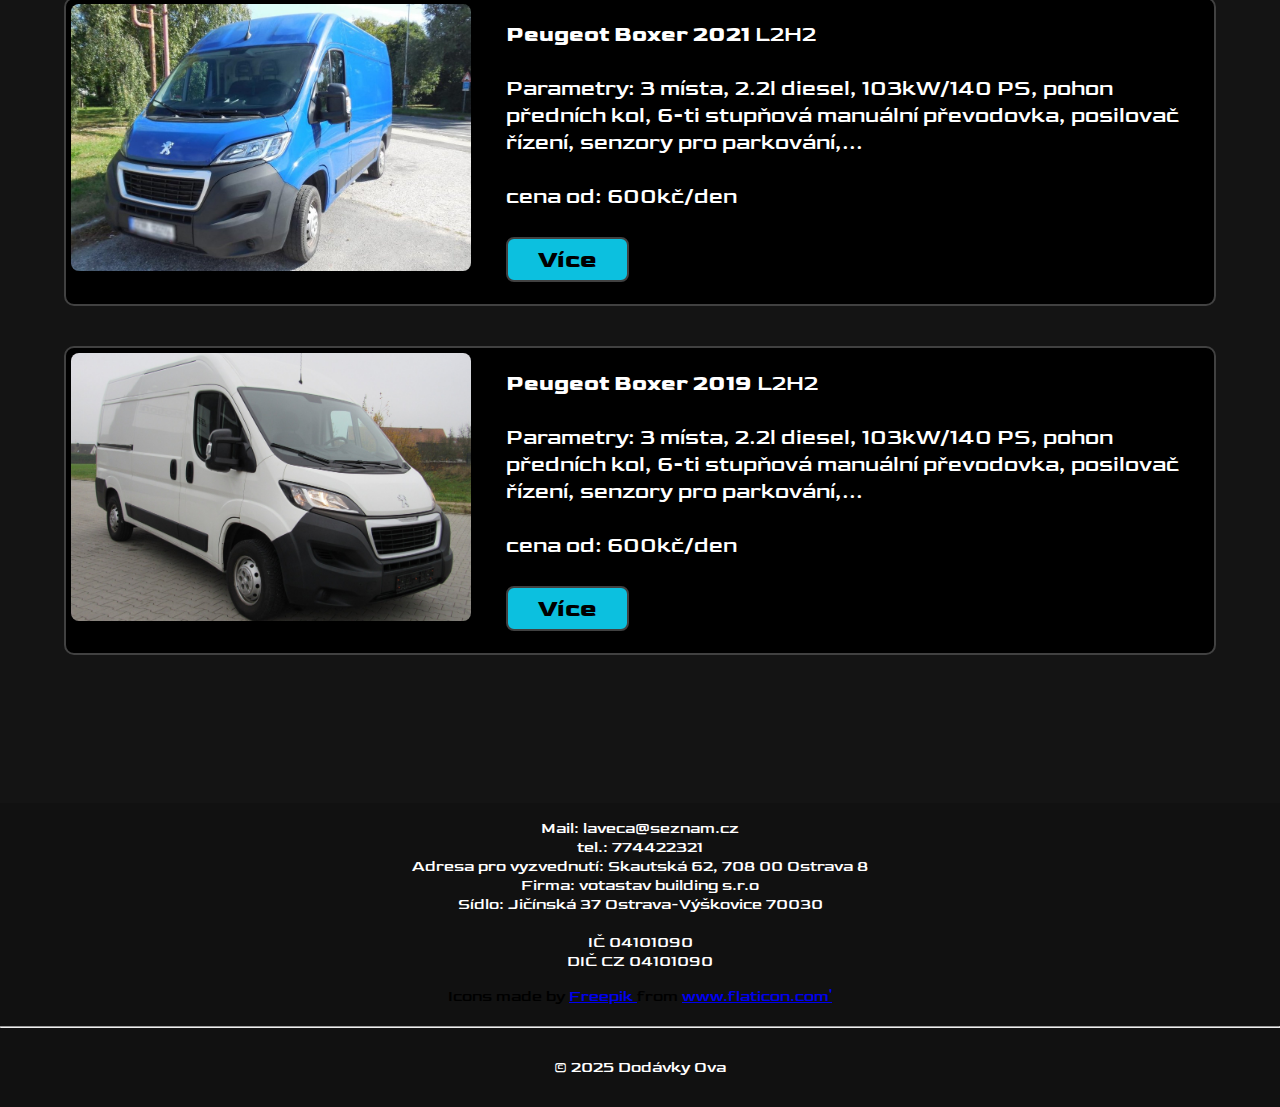
==== commit c7dcce2f: "changes" ====
--- a/index.html
+++ b/index.html
@@ -96,38 +96,38 @@
           
           Naše dodávky jsou pravidelně servisované a připravené k okamžitému použití.<br> Ať už potřebujete dodávku na den či týden, jsme tu pro vás.<br>
           
-          <a href="kontakt.html">Zavolejte nám</a> ještě dnes a rezervujte si dodávku podle vašich potřeb!</p>
+          <a href="kontakt.html" id="links">Zavolejte nám</a> ještě dnes a rezervujte si dodávku podle vašich potřeb!</p>
           <hr style="width: 35%; margin-top: 10px;">
-          <p  style="margin-bottom: 60px;">Všechny naše dodávky jsou k dispozici <mark style="color: #0cc0df; background-color: black;">na adrese <a href="https://www.google.com/maps?ll=49.823202,18.177013&z=18&t=m&hl=cs&gl=CZ&mapclient=embed&q=49%C2%B049%2723.5%22N+18%C2%B010%2739.6%22E+49.823194,+18.177667@49.8231944,18.1776667">Skautská 62, 708 00 Ostrava 8</a></mark></p>
+          <p  style="margin-bottom: 60px;">Všechny naše dodávky jsou k dispozici <mark style="color: #0cc0df; background-color: black;">na adrese </mark><a href="https://www.google.com/maps?ll=49.823202,18.177013&z=18&t=m&hl=cs&gl=CZ&mapclient=embed&q=49%C2%B049%2723.5%22N+18%C2%B010%2739.6%22E+49.823194,+18.177667@49.8231944,18.1776667" id="links">Skautská 62, 708 00 Ostrava 8</a></p>
     </div>
 
     
-  <div class="mycontainernabidka" style="background-color: #000000";>
-    <img src="images/pic1peugeotboxer2021blue.jpeg" alt="">
-    <p style="text-align: left;  " ><strong>Peugeot Boxer 2021 </strong>L2H2<br><br>Parametry: 3 místa, 
-      2.2l diesel, 103kW/140 PS, pohon předních kol, 6-ti stupňová manuální převodovka, posilovač řízení, 
-      senzory pro parkování,... <br><br>
-      cena od: 600kč/den
-    <br><br><a href="peugeotboxer2021.html"><button id="button1">Více</button></a> </p>
-  </div>
-
-  <div class="mycontainernabidka" style="background-color: #000000";>
-    <img src="images/pic1peugeotboxer2021blue.jpeg" alt="">
-    <p style="text-align: left;" ><strong>Peugeot Boxer 2021 </strong>L2H2<br><br>Parametry: 3 místa, 
-      2.2l diesel, 103kW/140 PS, pohon předních kol, 6-ti stupňová manuální převodovka, posilovač řízení, 
-      senzory pro parkování,... <br><br>
-      cena od: 600kč/den
-      <br><br><a href="peugeotboxer2021_2.html"><button id="button1">Více</button></a> </p>
-  </div>
-
-  <div class="mycontainernabidka" style="background-color: #000000";>
-    <img src="images/pic1peugeotboxer2019white.jpg" alt="">
-    <p style="text-align: left; " ><strong>Peugeot Boxer 2019 </strong>L2H2<br><br>Parametry: 3 místa, 
-      2.2l diesel, 103kW/140 PS, pohon předních kol, 6-ti stupňová manuální převodovka, posilovač řízení, 
-      senzory pro parkování,... <br><br>
-      cena od: 600kč/den
-      <br><br><a href="peugeotboxer2019.html"><button id="button1">Více</button></a> </p>
-  </div>
+    <div class="mycontainernabidka" style="background-color: #000000";>
+      <a href="peugeotboxer2021.html"><img src="images/pic1peugeotboxer2021blue.jpeg" alt=""></a>
+      <p style="text-align: left;" ><strong>Peugeot Boxer 2021 </strong>L2H2<br><br>Parametry: 3 místa, 
+        2.2l diesel, 103kW/140 PS, pohon předních kol, 6-ti stupňová manuální převodovka, posilovač řízení, 
+        senzory pro parkování,... <br><br>
+        cena od: 600kč/den
+      <br><br><a href="peugeotboxer2021.html"><button id="button1">Více</button></a> </p>
+    </div>
+  
+    <div class="mycontainernabidka" style="background-color: #000000";>
+      <a href="peugeotboxer2021_2.html"><img src="images/pic1peugeotboxer2021blue.jpeg" alt=""></a>
+      <p style="text-align: left;" ><strong>Peugeot Boxer 2021 </strong>L2H2<br><br>Parametry: 3 místa, 
+        2.2l diesel, 103kW/140 PS, pohon předních kol, 6-ti stupňová manuální převodovka, posilovač řízení, 
+        senzory pro parkování,... <br><br>
+        cena od: 600kč/den
+        <br><br><a href="peugeotboxer2021_2.html"><button id="button1">Více</button></a> </p>
+    </div>
+  
+    <div class="mycontainernabidka" style="background-color: #000000";>
+      <a href="peugeotboxer2019.html"><img src="images/pic1peugeotboxer2019white.jpg" alt=""></a>
+      <p style="text-align: left; " ><strong>Peugeot Boxer 2019 </strong>L2H2<br><br>Parametry: 3 místa, 
+        2.2l diesel, 103kW/140 PS, pohon předních kol, 6-ti stupňová manuální převodovka, posilovač řízení, 
+        senzory pro parkování,... <br><br>
+        cena od: 600kč/den
+        <br><br><a href="peugeotboxer2019.html"><button id="button1">Více</button></a> </p>
+    </div>
 
     
     <p style="padding-top: 400px;"></p>
--- a/styles.css
+++ b/styles.css
@@ -1,7 +1,7 @@
 
 
 body {
-    background-color: #0a0a0a;
+    background-color: #141414;
 
     background-size: cover;
     margin: 0;
@@ -34,7 +34,9 @@
     transition: opacity 0.5s ease-in-out;
 }
 
-
+#links{
+    color: purple;
+}
 
 .text1{
     font-family: 'Courier New', Courier, monospace;
@@ -73,6 +75,7 @@
     border-style: solid;
     border-width: 2px;
     border-color: #414141;
+    border-radius: 8px;
 
 }
 
@@ -366,7 +369,7 @@
 
   .carousel {
     position: relative;
-    width: 95%;
+    width: 99%;
     max-width: 800px;
     margin: auto;
     overflow: hidden;
@@ -594,7 +597,7 @@
         top: 4rem;
         left: 0;
         width: 100%;
-        background-color: #333;
+        background-color: #414141;
        
       }
     
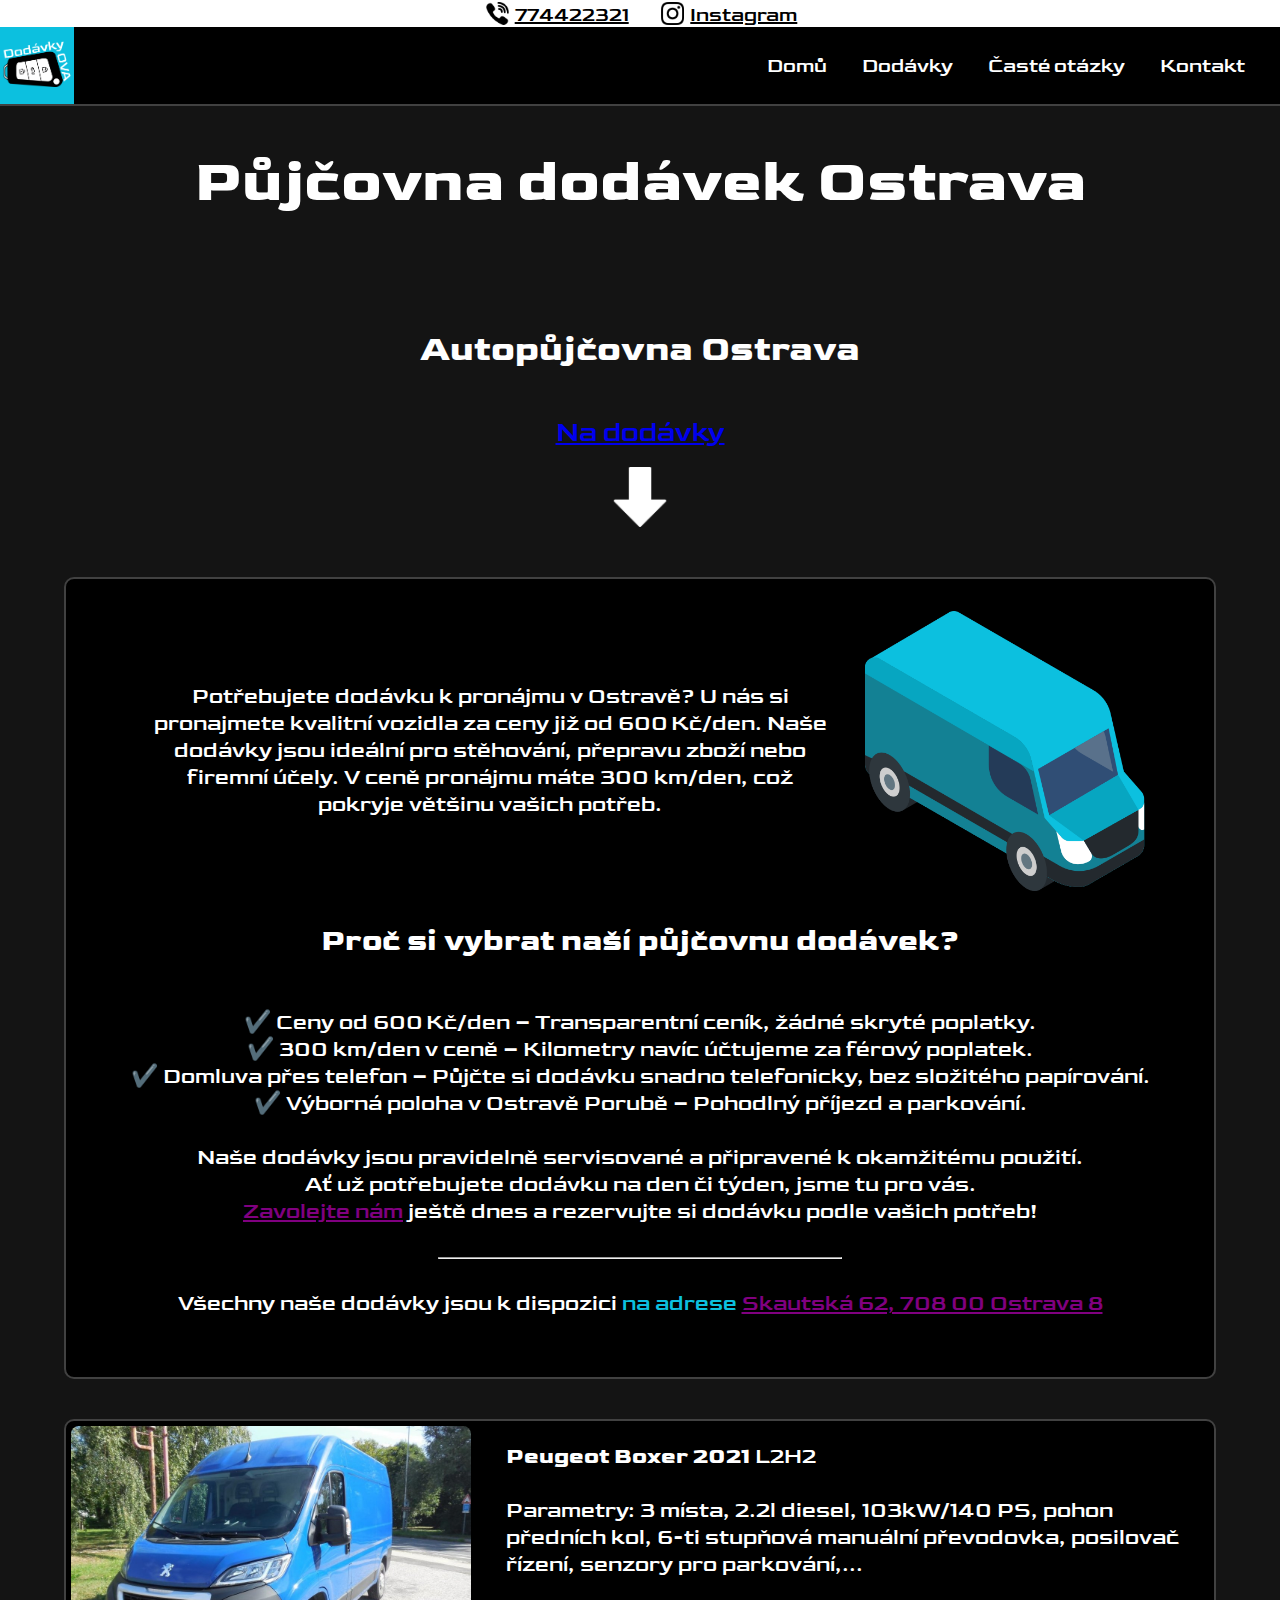
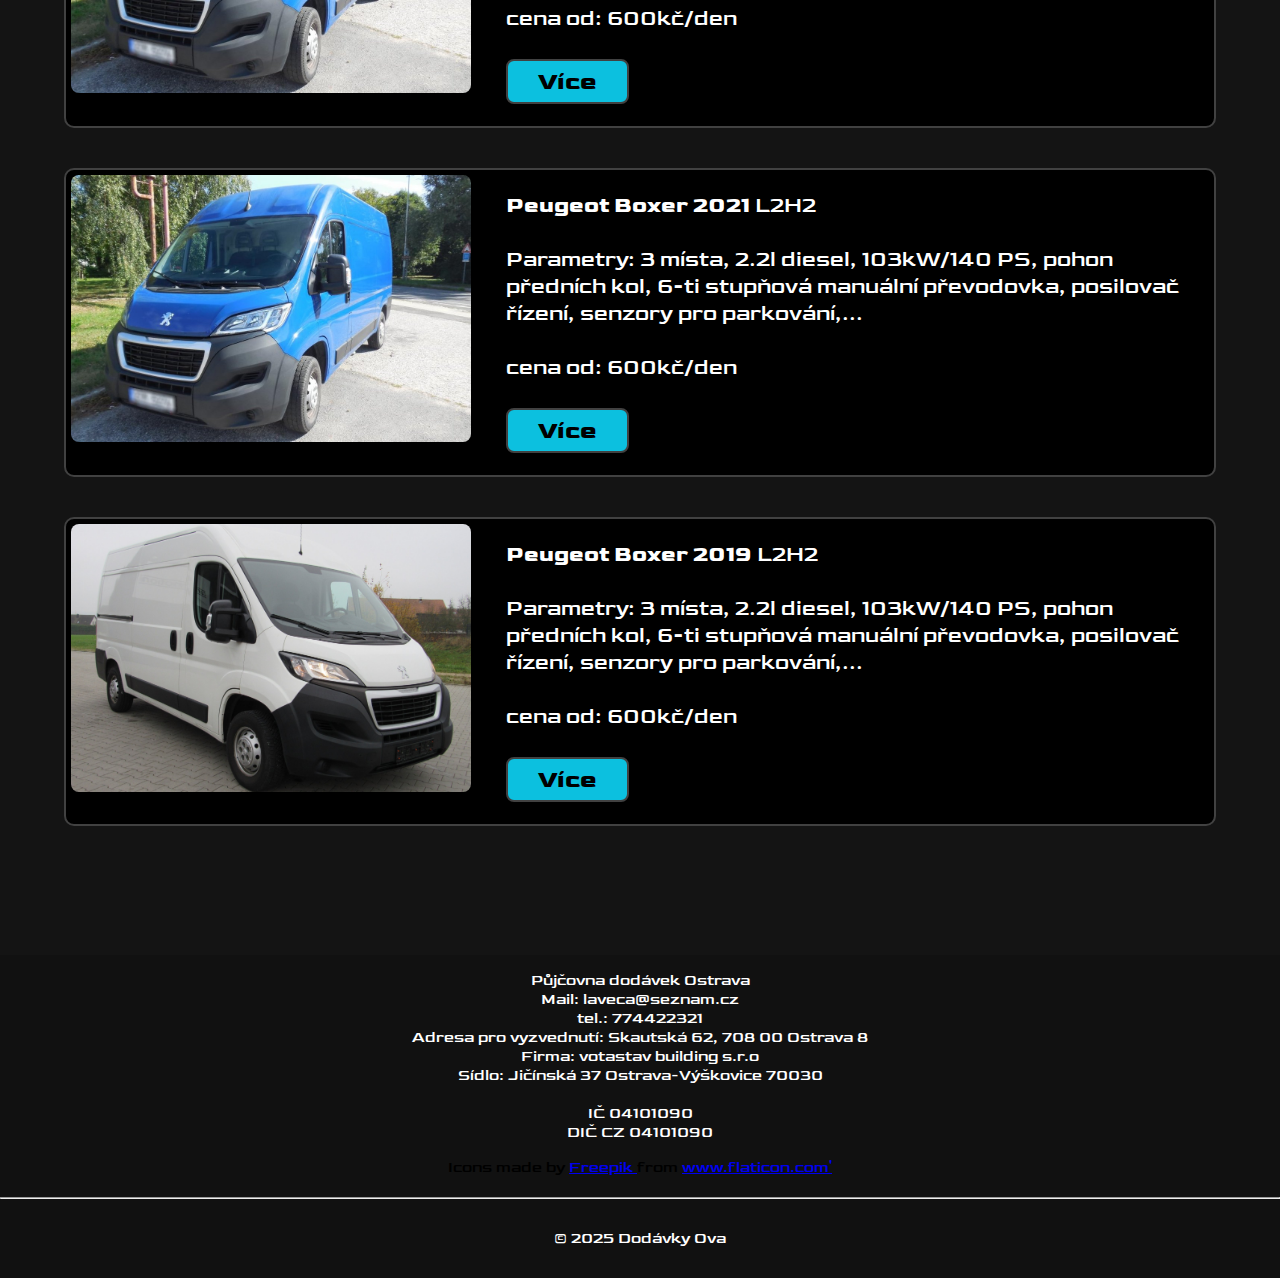
==== commit 4faac0d7: "changes" ====
--- a/index.html
+++ b/index.html
@@ -79,6 +79,8 @@
     <h1 style="text-align: center;">Půjčovna dodávek Ostrava </h1>
     <h2 style="text-align: center;  padding-bottom: 15px;">Autopůjčovna Ostrava</h2>
 
+    <a href="#cilova-sekce" class="scroll-button" style="text-align: center; margin-top: 30px; margin-bottom: 8px; font-size: 28px;">Na dodávky</a>
+    <a href="#cilova-sekce" class="scrpůů-button" style=" align-self: center;" ><img src="images/down-arrow.png" alt="" style="width: 60px; height: auto; margin-bottom: 30px; margin-top: 10px;"></a>
 
 
     <div class="mycontainer" style="background-color: #000000;" >
@@ -102,7 +104,7 @@
     </div>
 
     
-    <div class="mycontainernabidka" style="background-color: #000000";>
+    <div class="mycontainernabidka" style="background-color: #000000";  id="cilova-sekce">
       <a href="peugeotboxer2021.html"><img src="images/pic1peugeotboxer2021blue.jpeg" alt=""></a>
       <p style="text-align: left;" ><strong>Peugeot Boxer 2021 </strong>L2H2<br><br>Parametry: 3 místa, 
         2.2l diesel, 103kW/140 PS, pohon předních kol, 6-ti stupňová manuální převodovka, posilovač řízení, 
@@ -134,6 +136,7 @@
 
     <footer>
       <p>
+        Půjčovna dodávek Ostrava<br>
         Mail: laveca@seznam.cz <br>
         tel.: 774422321 <br>
         Adresa pro vyzvednutí: Skautská 62, 708 00 Ostrava 8<br>
--- a/styles.css
+++ b/styles.css
@@ -1,4 +1,6 @@
-
+html {
+    scroll-behavior: smooth;
+  }
 
 body {
     background-color: #141414;
